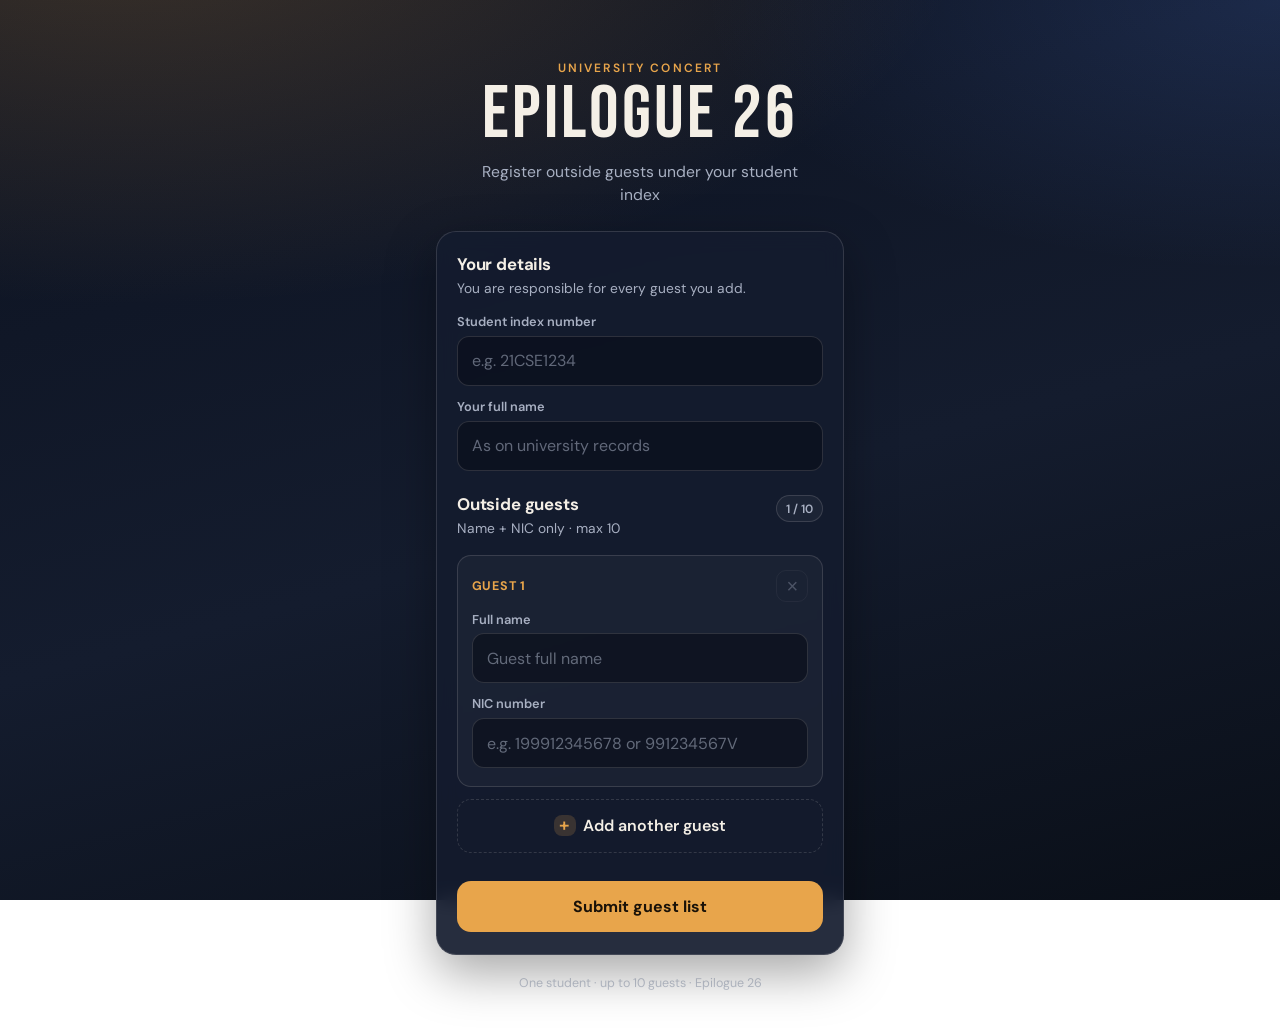
==== index.html @ ea793b8f "first commit" ====
<!DOCTYPE html>
<html lang="en">
  <head>
    <meta charset="UTF-8" />
    <meta name="viewport" content="width=device-width, initial-scale=1, viewport-fit=cover" />
    <meta name="theme-color" content="#0c1220" />
    <title>Epilogue 26 — Guest Pass</title>
    <link rel="preconnect" href="https://fonts.googleapis.com" />
    <link rel="preconnect" href="https://fonts.gstatic.com" crossorigin />
    <link
      href="https://fonts.googleapis.com/css2?family=Bebas+Neue&family=DM+Sans:ital,opsz,wght@0,9..40,400;0,9..40,500;0,9..40,600;0,9..40,700;1,9..40,400&display=swap"
      rel="stylesheet"
    />
    <link rel="stylesheet" href="styles.css" />
  </head>
  <body>
    <div class="page">
      <header class="hero">
        <p class="hero__eyebrow">University concert</p>
        <h1 class="hero__brand">Epilogue&nbsp;26</h1>
        <p class="hero__tag">Register outside guests under your student index</p>
      </header>

      <main class="sheet">
        <form id="guest-form" novalidate>
          <section class="block" aria-labelledby="student-heading">
            <h2 id="student-heading" class="block__title">Your details</h2>
            <p class="block__hint">You are responsible for every guest you add.</p>

            <label class="field">
              <span class="field__label">Student index number</span>
              <input
                id="student-index"
                name="studentIndex"
                type="text"
                inputmode="text"
                autocomplete="off"
                placeholder="e.g. 21CSE1234"
                required
              />
            </label>

            <label class="field">
              <span class="field__label">Your full name</span>
              <input
                id="student-name"
                name="studentName"
                type="text"
                autocomplete="name"
                placeholder="As on university records"
                required
              />
            </label>
          </section>

          <section class="block" aria-labelledby="guests-heading">
            <div class="block__head">
              <div>
                <h2 id="guests-heading" class="block__title">Outside guests</h2>
                <p class="block__hint">Name + NIC only · max 10</p>
              </div>
              <span id="guest-count" class="count-pill" aria-live="polite">1 / 10</span>
            </div>

            <div id="guests-list" class="guests"></div>

            <button type="button" id="add-guest" class="btn btn--ghost">
              <span class="btn__icon" aria-hidden="true">+</span>
              Add another guest
            </button>
          </section>

          <p id="form-error" class="form-msg form-msg--error" hidden role="alert"></p>
          <p id="form-success" class="form-msg form-msg--success" hidden role="status"></p>

          <button type="submit" id="submit-btn" class="btn btn--primary">
            Submit guest list
          </button>
        </form>
      </main>

      <footer class="foot">
        <p>One student · up to 10 guests · Epilogue 26</p>
      </footer>
    </div>

    <template id="guest-row-template">
      <div class="guest" data-guest>
        <div class="guest__top">
          <span class="guest__label">Guest <span data-guest-num></span></span>
          <button type="button" class="icon-btn" data-remove title="Remove guest" aria-label="Remove guest">
            ×
          </button>
        </div>
        <label class="field">
          <span class="field__label">Full name</span>
          <input type="text" data-guest-name placeholder="Guest full name" required />
        </label>
        <label class="field">
          <span class="field__label">NIC number</span>
          <input
            type="text"
            data-guest-nic
            inputmode="text"
            autocomplete="off"
            placeholder="e.g. 199912345678 or 991234567V"
            required
          />
        </label>
      </div>
    </template>

    <script src="config.js"></script>
    <script src="app.js"></script>
  </body>
</html>
---- styles.css ----
:root {
  --bg0: #0c1220;
  --bg1: #141c2e;
  --ink: #f4efe6;
  --muted: #a8b0c2;
  --line: rgba(244, 239, 230, 0.14);
  --accent: #e8a54b;
  --accent-ink: #1a1208;
  --danger: #ff7b7b;
  --ok: #6dcca8;
  --sheet: rgba(20, 28, 46, 0.92);
  --radius: 16px;
  --font-display: "Bebas Neue", sans-serif;
  --font-body: "DM Sans", system-ui, sans-serif;
  --shadow: 0 18px 50px rgba(0, 0, 0, 0.35);
}

*,
*::before,
*::after {
  box-sizing: border-box;
}

html {
  -webkit-text-size-adjust: 100%;
}

body {
  margin: 0;
  min-height: 100dvh;
  font-family: var(--font-body);
  color: var(--ink);
  background:
    radial-gradient(ellipse 120% 80% at 10% -10%, rgba(232, 165, 75, 0.22), transparent 55%),
    radial-gradient(ellipse 90% 60% at 100% 0%, rgba(90, 140, 255, 0.16), transparent 50%),
    linear-gradient(165deg, var(--bg0), var(--bg1) 55%, #0a0f18);
  background-attachment: fixed;
}

.page {
  width: min(100%, 440px);
  margin: 0 auto;
  padding: 1.25rem 1rem 2.5rem;
}

.hero {
  padding: 1.75rem 0.25rem 1.5rem;
  text-align: center;
}

.hero__eyebrow {
  margin: 0 0 0.35rem;
  font-size: 0.75rem;
  letter-spacing: 0.18em;
  text-transform: uppercase;
  color: var(--accent);
  font-weight: 600;
}

.hero__brand {
  margin: 0;
  font-family: var(--font-display);
  font-size: clamp(3.4rem, 16vw, 4.6rem);
  line-height: 0.9;
  letter-spacing: 0.04em;
  font-weight: 400;
}

.hero__tag {
  margin: 0.85rem auto 0;
  max-width: 22rem;
  color: var(--muted);
  font-size: 0.98rem;
  line-height: 1.45;
}

.sheet {
  background: var(--sheet);
  border: 1px solid var(--line);
  border-radius: calc(var(--radius) + 4px);
  box-shadow: var(--shadow);
  padding: 1.15rem 1rem 1.25rem;
  backdrop-filter: blur(10px);
}

.block {
  margin-bottom: 1.4rem;
}

.block__head {
  display: flex;
  align-items: flex-start;
  justify-content: space-between;
  gap: 0.75rem;
  margin-bottom: 0.15rem;
}

.block__title {
  margin: 0;
  font-size: 1.05rem;
  font-weight: 700;
  letter-spacing: -0.01em;
}

.block__hint {
  margin: 0.25rem 0 0.9rem;
  color: var(--muted);
  font-size: 0.86rem;
  line-height: 1.4;
}

.count-pill {
  flex-shrink: 0;
  margin-top: 0.15rem;
  padding: 0.28rem 0.55rem;
  border-radius: 999px;
  border: 1px solid var(--line);
  background: rgba(255, 255, 255, 0.04);
  color: var(--muted);
  font-size: 0.75rem;
  font-weight: 600;
  font-variant-numeric: tabular-nums;
}

.field {
  display: block;
  margin-bottom: 0.75rem;
}

.field__label {
  display: block;
  margin-bottom: 0.35rem;
  font-size: 0.8rem;
  font-weight: 600;
  color: var(--muted);
}

input {
  width: 100%;
  appearance: none;
  border: 1px solid var(--line);
  border-radius: 12px;
  background: rgba(8, 12, 22, 0.55);
  color: var(--ink);
  font: inherit;
  font-size: 1rem;
  padding: 0.85rem 0.9rem;
  outline: none;
  transition: border-color 0.15s ease, box-shadow 0.15s ease;
}

input::placeholder {
  color: rgba(168, 176, 194, 0.55);
}

input:focus {
  border-color: rgba(232, 165, 75, 0.65);
  box-shadow: 0 0 0 3px rgba(232, 165, 75, 0.18);
}

input:invalid:not(:placeholder-shown):not(:focus) {
  border-color: rgba(255, 123, 123, 0.55);
}

.guests {
  display: flex;
  flex-direction: column;
  gap: 0.75rem;
  margin-bottom: 0.75rem;
}

.guest {
  padding: 0.85rem 0.85rem 0.35rem;
  border-radius: 14px;
  border: 1px solid var(--line);
  background: rgba(255, 255, 255, 0.03);
  animation: rise 0.22s ease;
}

@keyframes rise {
  from {
    opacity: 0;
    transform: translateY(6px);
  }
  to {
    opacity: 1;
    transform: translateY(0);
  }
}

.guest__top {
  display: flex;
  align-items: center;
  justify-content: space-between;
  margin-bottom: 0.55rem;
}

.guest__label {
  font-size: 0.78rem;
  font-weight: 700;
  letter-spacing: 0.06em;
  text-transform: uppercase;
  color: var(--accent);
}

.icon-btn {
  width: 2rem;
  height: 2rem;
  border: 1px solid var(--line);
  border-radius: 10px;
  background: transparent;
  color: var(--muted);
  font-size: 1.25rem;
  line-height: 1;
  cursor: pointer;
  display: grid;
  place-items: center;
  padding: 0;
}

.icon-btn:hover,
.icon-btn:focus-visible {
  color: var(--danger);
  border-color: rgba(255, 123, 123, 0.45);
  outline: none;
}

.icon-btn:disabled {
  opacity: 0.35;
  cursor: not-allowed;
}

.btn {
  width: 100%;
  display: inline-flex;
  align-items: center;
  justify-content: center;
  gap: 0.45rem;
  border: none;
  border-radius: 14px;
  font: inherit;
  font-weight: 700;
  font-size: 1rem;
  padding: 0.95rem 1rem;
  cursor: pointer;
  transition: transform 0.12s ease, opacity 0.12s ease, background 0.12s ease;
}

.btn:active {
  transform: scale(0.985);
}

.btn:disabled {
  opacity: 0.55;
  cursor: not-allowed;
  transform: none;
}

.btn--primary {
  background: var(--accent);
  color: var(--accent-ink);
  margin-top: 0.35rem;
}

.btn--primary:hover:not(:disabled) {
  filter: brightness(1.05);
}

.btn--ghost {
  background: transparent;
  color: var(--ink);
  border: 1px dashed var(--line);
  font-weight: 600;
}

.btn--ghost:hover:not(:disabled) {
  border-color: rgba(232, 165, 75, 0.55);
  color: var(--accent);
}

.btn--ghost:disabled {
  display: none;
}

.btn__icon {
  display: inline-grid;
  place-items: center;
  width: 1.35rem;
  height: 1.35rem;
  border-radius: 8px;
  background: rgba(232, 165, 75, 0.18);
  color: var(--accent);
  font-size: 1.15rem;
  line-height: 1;
}

.form-msg {
  margin: 0 0 0.85rem;
  padding: 0.75rem 0.85rem;
  border-radius: 12px;
  font-size: 0.9rem;
  line-height: 1.4;
}

.form-msg--error {
  background: rgba(255, 123, 123, 0.12);
  border: 1px solid rgba(255, 123, 123, 0.35);
  color: #ffc9c9;
}

.form-msg--success {
  background: rgba(109, 204, 168, 0.12);
  border: 1px solid rgba(109, 204, 168, 0.35);
  color: #b8f0d8;
}

.foot {
  text-align: center;
  padding: 1.25rem 0.5rem 0;
  color: rgba(168, 176, 194, 0.7);
  font-size: 0.78rem;
}

.foot p {
  margin: 0;
}

@media (min-width: 480px) {
  .page {
    padding-top: 2rem;
  }

  .sheet {
    padding: 1.35rem 1.25rem 1.4rem;
  }
}

@media (prefers-reduced-motion: reduce) {
  .guest,
  .btn,
  input {
    animation: none;
    transition: none;
  }
}
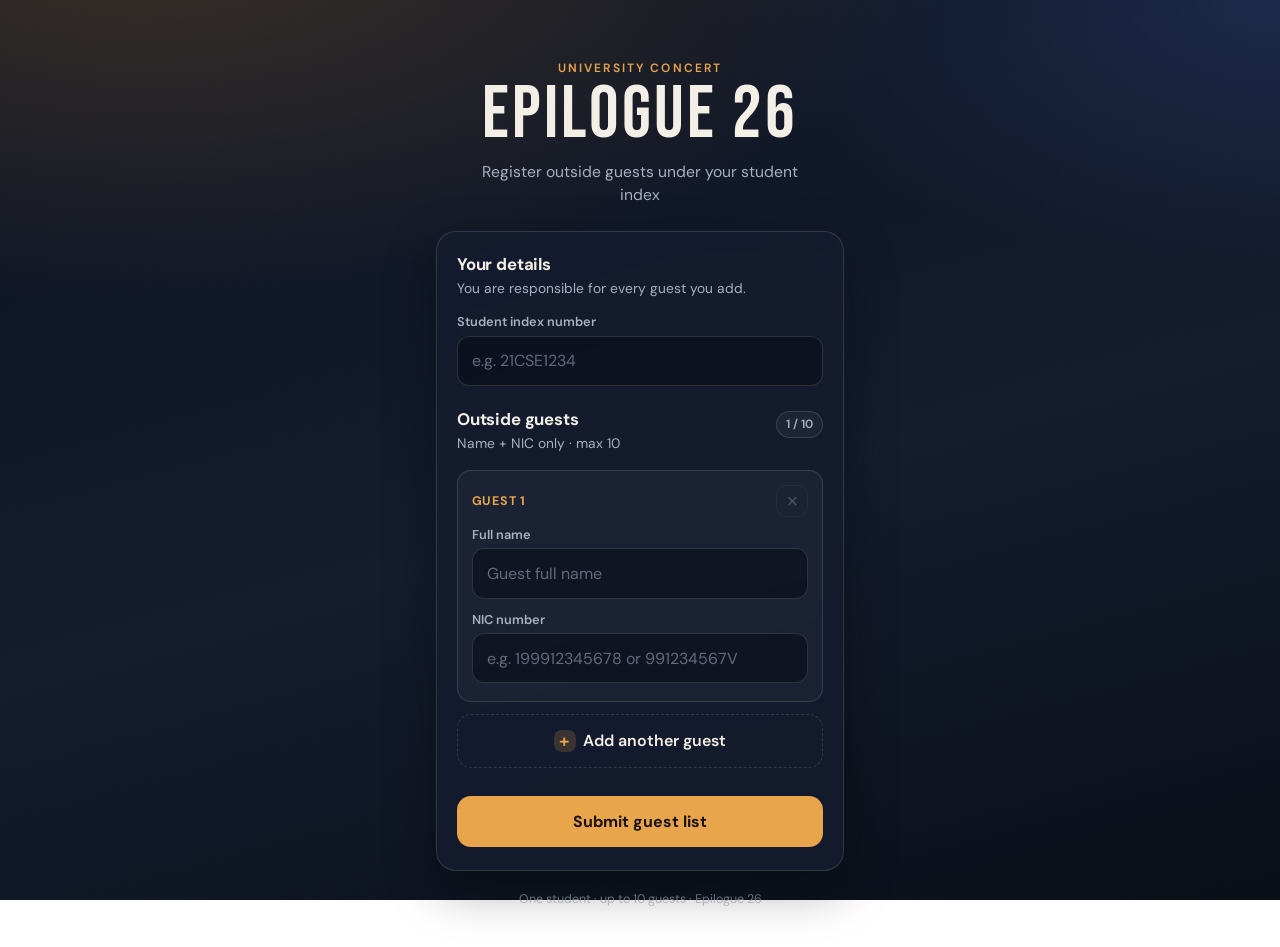
==== commit e29688c8: "Remove student name field and add GitHub Pages deploy workflow." ====
--- a/index.html
+++ b/index.html
@@ -36,18 +36,6 @@
                 inputmode="text"
                 autocomplete="off"
                 placeholder="e.g. 21CSE1234"
-                required
-              />
-            </label>
-
-            <label class="field">
-              <span class="field__label">Your full name</span>
-              <input
-                id="student-name"
-                name="studentName"
-                type="text"
-                autocomplete="name"
-                placeholder="As on university records"
                 required
               />
             </label>
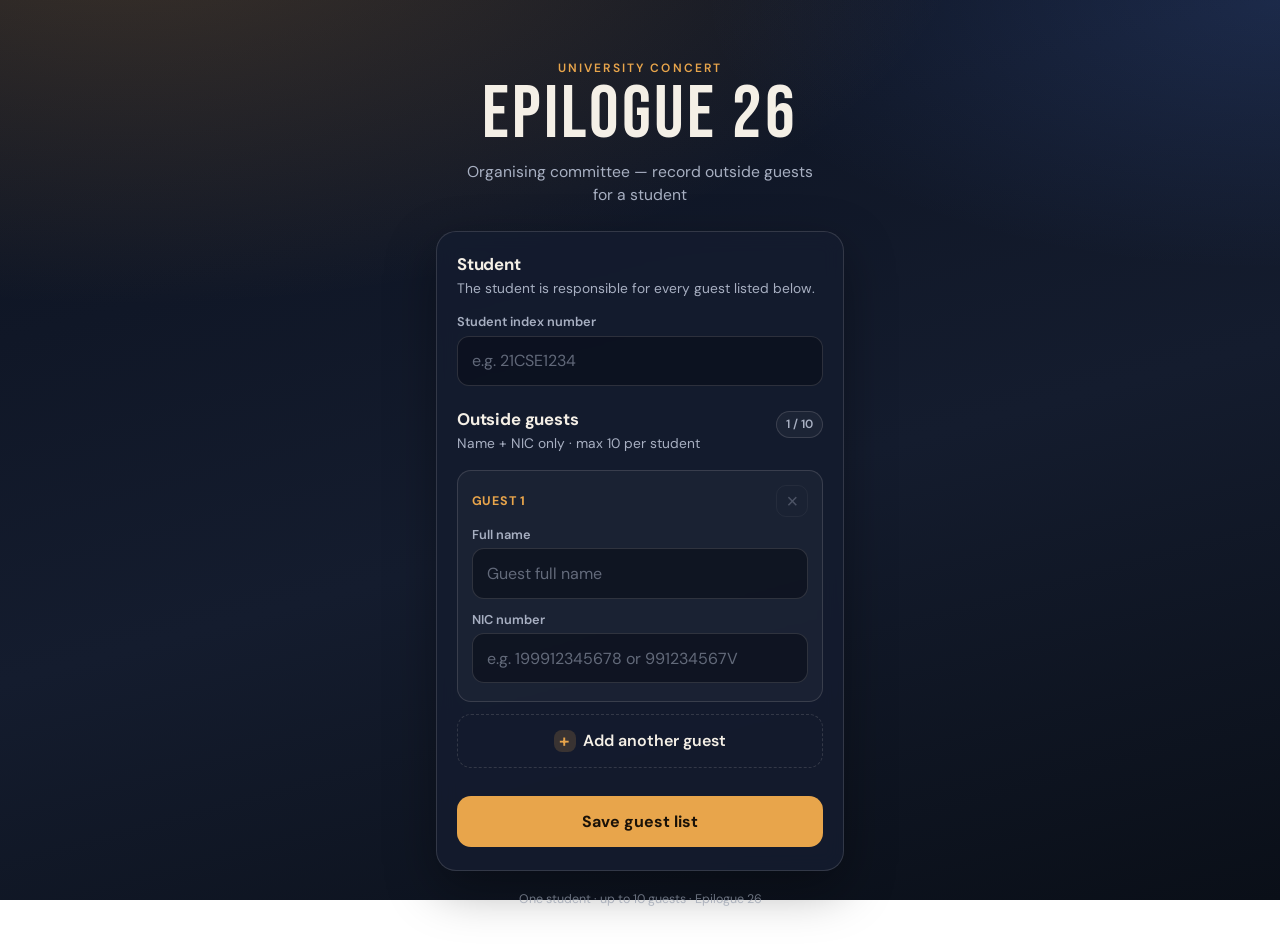
==== commit 84838f67: "Tune form copy for organising committee use." ====
--- a/index.html
+++ b/index.html
@@ -18,14 +18,14 @@
       <header class="hero">
         <p class="hero__eyebrow">University concert</p>
         <h1 class="hero__brand">Epilogue&nbsp;26</h1>
-        <p class="hero__tag">Register outside guests under your student index</p>
+        <p class="hero__tag">Organising committee — record outside guests for a student</p>
       </header>
 
       <main class="sheet">
         <form id="guest-form" novalidate>
           <section class="block" aria-labelledby="student-heading">
-            <h2 id="student-heading" class="block__title">Your details</h2>
-            <p class="block__hint">You are responsible for every guest you add.</p>
+            <h2 id="student-heading" class="block__title">Student</h2>
+            <p class="block__hint">The student is responsible for every guest listed below.</p>
 
             <label class="field">
               <span class="field__label">Student index number</span>
@@ -45,7 +45,7 @@
             <div class="block__head">
               <div>
                 <h2 id="guests-heading" class="block__title">Outside guests</h2>
-                <p class="block__hint">Name + NIC only · max 10</p>
+                <p class="block__hint">Name + NIC only · max 10 per student</p>
               </div>
               <span id="guest-count" class="count-pill" aria-live="polite">1 / 10</span>
             </div>
@@ -62,7 +62,7 @@
           <p id="form-success" class="form-msg form-msg--success" hidden role="status"></p>
 
           <button type="submit" id="submit-btn" class="btn btn--primary">
-            Submit guest list
+            Save guest list
           </button>
         </form>
       </main>
